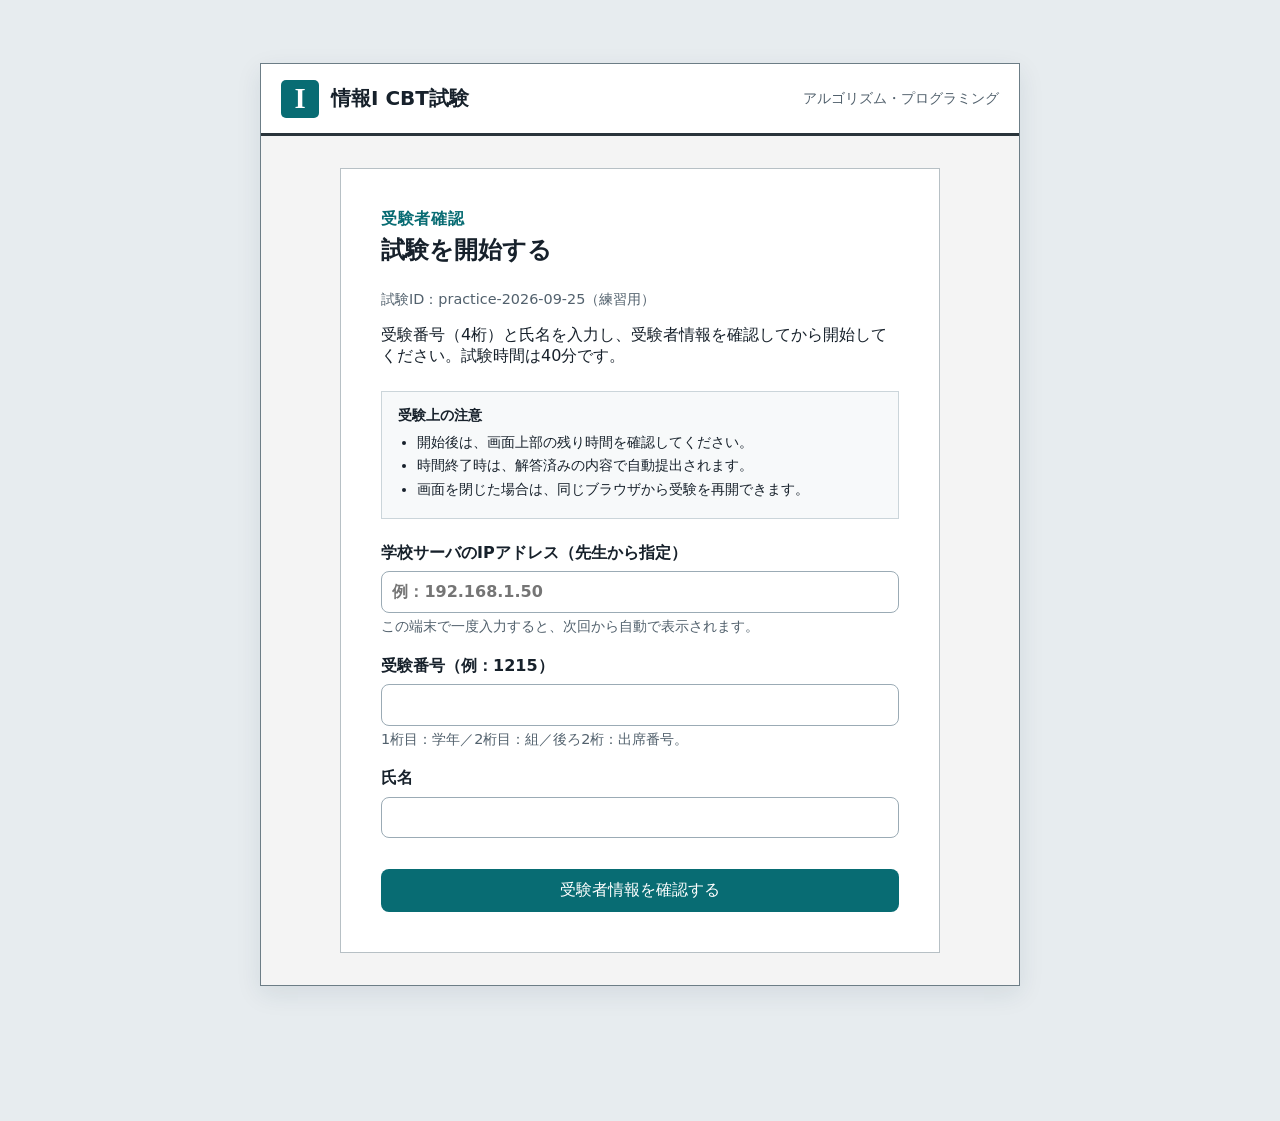
==== index.html @ a413a17d "Remove temporary operation and retake notes from top page" ====
<!doctype html>
<html lang="ja">
  <head>
    <meta charset="UTF-8" />
    <meta name="viewport" content="width=device-width, initial-scale=1.0" />
    <title>情報I CBT</title>
    <link rel="stylesheet" href="styles.css?v=20260916-ux1" />
  </head>
  <body>
    <main class="app-shell">
      <section id="entry-screen" class="entry-screen">
        <header class="cbt-header"><div><span class="cbt-mark">I</span><strong>情報I CBT試験</strong></div><span>アルゴリズム・プログラミング</span></header>
        <div class="entry-card">
          <p class="eyebrow">受験者確認</p>
          <h1>試験を開始する</h1>
          <p id="exam-id-label" class="hint"></p>
          <p>受験番号（4桁）と氏名を入力し、受験者情報を確認してから開始してください。試験時間は40分です。</p>
          <section class="entry-notice"><strong>受験上の注意</strong><ul><li>開始後は、画面上部の残り時間を確認してください。</li><li>時間終了時は、解答済みの内容で自動提出されます。</li><li>画面を閉じた場合は、同じブラウザから受験を再開できます。</li></ul></section>
          <form id="entry-form">
          <label>学校サーバのIPアドレス（先生から指定）<input id="server-ip" inputmode="decimal" placeholder="例：192.168.1.50" required /></label>
          <p id="server-ip-hint" class="hint">この端末で一度入力すると、次回から自動で表示されます。</p>
          <label>受験番号（例：1215）<input id="student-id" inputmode="numeric" maxlength="4" pattern="[0-9]{4}" required /></label>
          <p id="student-id-hint" class="hint">1桁目：学年／2桁目：組／後ろ2桁：出席番号。</p>
          <label>氏名<input id="student-name" maxlength="60" required /></label>
            <button class="primary" type="submit">受験者情報を確認する</button>
          </form>
        </div>
      </section>

      <section id="exam-screen" hidden>
        <header class="exam-header">
          <div><span class="header-title">情報I CBT試験</span><strong id="student-label"></strong></div>
          <div id="timer" aria-live="polite">残り 40:00</div>
          <button id="submit-button" class="secondary" type="button">試験を終了して提出</button>
        </header>
        <div id="exam-notice" class="notice" hidden></div>
        <div class="exam-layout">
          <div class="question-column">
            <p id="progress-label" class="progress-label"></p>
            <section id="question-card" class="card question-card"></section>
            <nav class="question-nav" aria-label="問題移動"><button id="previous-button" type="button">前の問題</button><button id="next-button" class="primary" type="button">次の問題</button></nav>
          </div>
          <aside class="answer-status"><h2>解答状況</h2><p>緑色は解答済みです。</p><div id="question-dots" class="question-dots" aria-label="問題一覧"></div><button id="status-submit-button" class="secondary" type="button">試験を終了して提出</button></aside>
        </div>
      </section>

      <section id="result-screen" class="result-screen" hidden>
        <header class="result-header"><div><span class="result-mark">I</span><strong>情報I CBT試験</strong></div><p>試験終了　<span id="result-time"></span></p></header>
        <div class="result-body">
          <div class="result-intro">
            <div class="result-intro-text">
              <p class="result-lead">あなたの試験結果は以下のとおりです。</p>
              <p id="result-student" class="result-student"></p>
              <p id="server-save-status" class="result-storage" role="status" aria-live="polite">成績を学校サーバへ送信中です…</p>
            </div>
            <div class="result-download-area">
              <button id="download-result" class="primary" type="button">結果JSONをダウンロード</button>
              <p>提出方法については、授業内で確認すること。</p>
            </div>
          </div>
          <div class="result-columns">
            <div>
              <section class="result-panel total-panel"><h2>総合評価点</h2><strong id="total-score"></strong><span id="correct-count"></span></section>
              <section class="result-panel"><h2>観点別評価点</h2><div id="result-details" class="score-list"></div></section>
              <section class="result-panel"><h2>分野別到達度</h2><div id="domain-results" class="score-list compact"></div></section>
            </div>
            <div>
              <section class="result-panel attainment"><h2>到達度について</h2><p>総合得点と2つの観点別得点から、学習の到達状況を確認できます。</p><ul><li>80％以上：十分に到達</li><li>60％以上：おおむね到達</li><li>60％未満：重点的に復習</li></ul></section>
              <section class="result-panel"><h2>ITパスポート Chapter 12 関連</h2><div id="it-result" class="it-result"></div></section>
              <section class="result-panel advice"><h2>学習アドバイス</h2><ul id="advice-list"></ul></section>
            </div>
          </div>
        </div>
      </section>
    </main>
    <dialog id="confirm-start"><form method="dialog"><h2>受験者情報の確認</h2><p id="start-summary"></p><p id="resume-message" class="hint" hidden></p><div class="dialog-actions"><button value="cancel">修正する</button><button class="primary" value="confirm">この内容で開始する</button></div></form></dialog>
    <dialog id="confirm-submit"><form method="dialog"><h2>提出しますか？</h2><p id="unanswered-message"></p><div class="dialog-actions"><button value="cancel">戻る</button><button id="confirm-submit-button" class="primary" value="confirm">提出する</button></div></form></dialog>
    <script src="question-bank.js?v=20260908-paiza1"></script>
    <script src="pool/pool-ab.js?v=20260916-standalone1"></script>
    <script src="pool/pool-cd.js?v=20260908-45q"></script>
    <script src="pool/pool-e.js?v=20260908-45q"></script>
    <script src="pool/pool-f.js?v=20260908-45q"></script>
    <script src="pool/pool-extra.js?v=20260908-45q"></script>
    <script src="pool/pool-paiza.js?v=20260916-ux1"></script>
    <script src="pool/pool-diagrams.js?v=20260916-ux1"></script>
    <script src="pool/pool-actual.js?v=20260917-ipa1"></script>
    <script src="pool/pool-engine.js?v=20260908-paiza1"></script>
    <script src="question-presentation.js?v=20260916-ux1"></script>
    <script src="app.js?v=20260925-server-scoring1"></script>
  </body>
</html>
---- styles.css ----
:root { color-scheme: light; font-family: "Yu Gothic UI", "Meiryo", system-ui, sans-serif; color: #17212b; background: #e7ecef; }
* { box-sizing: border-box; }
body { margin: 0; min-width: 320px; }
button, input { font: inherit; }
button { border: 0; border-radius: 8px; padding: .7rem 1rem; cursor: pointer; background: #e4eaee; color: #17212b; }
button:hover { filter: brightness(.96); } button:disabled { cursor: not-allowed; opacity: .55; }
.primary { background: #086c73; color: white; } .secondary { background: #fff; border: 1px solid #b8c8d0; }
.app-shell { max-width: 1120px; margin: 1.5rem auto; padding: 0 1rem 3rem; }
.card { background: white; border-radius: 14px; box-shadow: 0 8px 24px #17334a14; padding: clamp(1.25rem, 4vw, 2.5rem); }
.entry-screen { max-width: 760px; margin: 7vh auto; border: 1px solid #6c7d86; background: #f4f4f4; box-shadow: 0 8px 24px #17334a18; }.cbt-header { display: flex; align-items: center; justify-content: space-between; gap: 1rem; min-height: 72px; padding: .8rem 1.25rem; background: #fff; border-bottom: 3px solid #2a343b; }.cbt-header > div { display: flex; align-items: center; gap: .75rem; font-size: 1.25rem; }.cbt-header > span { font-size: .88rem; color: #52616d; }.cbt-mark { display: grid; place-items: center; width: 38px; height: 38px; border-radius: 5px; background: #086c73; color: #fff; font-weight: 800; font-size: 1.8rem; font-family: Georgia, serif; }.entry-card { max-width: 600px; margin: 2rem auto; padding: clamp(1.25rem, 4vw, 2.5rem); background: #fff; border: 1px solid #b7c0c5; } h1 { margin: .25rem 0 1.5rem; } h2 { font-size: 1.1rem; }
.eyebrow { color: #086c73; font-weight: bold; letter-spacing: .04em; margin: 0; }
form label { display: block; font-weight: bold; margin: 1.2rem 0 .3rem; }
input { display: block; border: 1px solid #9babB5; border-radius: 8px; padding: .65rem; width: 100%; margin-top: .45rem; }
.hint { color: #52616d; font-size: .9rem; margin: 0; } .entry-card form > button { margin-top: 1.6rem; width: 100%; }.entry-notice { margin: 1.5rem 0; padding: .85rem 1rem; background: #f7f9fa; border: 1px solid #cbd5da; font-size: .9rem; }.entry-notice ul { margin: .5rem 0 0; padding-left: 1.2rem; }.entry-notice li { margin: .3rem 0; }
.exam-header { display: flex; align-items: center; justify-content: space-between; gap: 1rem; padding: .65rem 1rem; margin-bottom: 1rem; background: #fff; border: 1px solid #6c7d86; border-top: 4px solid #086c73; }.header-title { display: block; font-size: .82rem; color: #075a9a; font-weight: bold; } #student-label { display: block; } .progress-label { color: #075a9a; font-weight: bold; margin: 0 0 .45rem; font-size: .95rem; } #timer { color: #8a2f0d; font-size: 1.25rem; font-weight: bold; white-space: nowrap; }
.notice { background: #fff4d6; border-left: 4px solid #dc9400; padding: .75rem 1rem; margin-bottom: 1rem; }
.question-card { height: clamp(500px, 66vh, 680px); display: flex; flex-direction: column; overflow: hidden; }.question-meta { color: #52616d; font-size: .9rem; margin-top: 0; } .question-card h2 { margin: .5rem 0 1rem; font-size: 1.2rem; line-height: 1.7; }.question-body { flex: 1; overflow: auto; padding-right: .35rem; }
.visual { padding: 1rem; background: #f2f8f8; border: 1px solid #bdd8d8; white-space: pre-wrap; border-radius: 8px; margin: 1rem 0; }
.choice { display: flex; gap: .65rem; align-items: flex-start; border: 1px solid #d2dce1; border-radius: 8px; padding: .8rem; margin: .6rem 0; font-weight: normal; cursor: pointer; }
.choice:has(input:checked) { border-color: #086c73; background: #eefafa; } .choice input { width: auto; margin: .2rem 0 0; }
.answer-input { max-width: 360px; } .exam-layout { display: grid; grid-template-columns: minmax(0, 1fr) 210px; gap: 1rem; }.question-nav { display: flex; justify-content: space-between; gap: 1rem; margin: 1rem 0; }.answer-status { align-self: start; padding: .8rem; background: #fff; border: 1px solid #9facb3; }.answer-status h2 { color: #075a9a; border-bottom: 1px solid #c4ced3; padding-bottom: .45rem; margin: 0 0 .45rem; }.answer-status p { font-size: .78rem; margin: .4rem 0 .8rem; color: #52616d; }.answer-status > button { width: 100%; margin-top: 1rem; font-size: .88rem; }.question-dots { display: flex; flex-wrap: wrap; gap: .4rem; } .question-dots button { padding: .4rem .6rem; min-width: 2.3rem; border: 1px solid #bdc9cf; background: #f6f8f9; }
.question-dots .answered { background: #bde3df; } .question-dots .active { outline: 3px solid #086c73; outline-offset: 1px; }

/* Shared grid rows align the question panel with the answer-status panel. */
.app-shell:has(#exam-screen:not([hidden])) { max-width: 1440px; margin: 12px auto; padding-bottom: 12px; }
#exam-screen .exam-header { margin-bottom: 12px; }
#exam-screen .exam-layout { grid-template-columns: minmax(0, 1fr) 230px; grid-template-rows: auto minmax(520px, auto) auto; gap: 10px 16px; }
#exam-screen .question-column { display: contents; }
#exam-screen .progress-label { grid-column: 1; grid-row: 1; margin: 0; }
#exam-screen .question-card { grid-column: 1; grid-row: 2; height: auto; min-width: 0; padding: 20px 24px; overflow: visible; }
#exam-screen .question-meta { margin: 0 0 10px; font-size: .82rem; line-height: 1.5; }
#exam-screen .question-body { flex: 1; overflow: visible; padding: 0; min-width: 0; }
#exam-screen .question-card h2 { margin: 0 0 16px; max-width: 42em; font-size: 1.12rem; line-height: 1.85; white-space: pre-line; overflow-wrap: anywhere; }
.source-attribution { margin: -6px 0 14px; color: #5d6972; font-size: .82rem; line-height: 1.5; }
.source-attribution a { color: #42616f; text-decoration-thickness: 1px; text-underline-offset: 2px; }
.official-support-diagram { display: block; width: 100%; max-width: 640px; margin: auto; }
.question-code { margin: 0 0 18px; padding: 14px 18px; border-left: 4px solid #086c73; background: #f3f6f8; overflow-x: auto; font: 1rem/1.8 Consolas, monospace; tab-size: 4; }
button:focus-visible, a:focus-visible { outline: 3px solid #086c73; outline-offset: 3px; }
#question-heading:focus { outline: none; }
#exam-screen .visual { white-space: normal; padding: 8px; margin: 0 0 16px; overflow-x: auto; }
#exam-screen .visual svg { max-height: 250px; }
#exam-screen .visual .flowchart-diagram { max-height: 330px; }
#exam-screen .answer-area { display: grid; gap: 8px; }
#exam-screen .choice { margin: 0; padding: 10px 12px; min-height: 44px; line-height: 1.5; overflow-wrap: anywhere; }
#exam-screen .choice input { flex: 0 0 auto; }
#exam-screen .choice:focus-within { outline: 2px solid #086c73; outline-offset: 2px; }
#exam-screen .answer-status { grid-column: 2; grid-row: 2; align-self: stretch; display: flex; flex-direction: column; padding: 12px; border-radius: 10px; }
#exam-screen .question-dots { display: grid; grid-template-columns: repeat(5, minmax(0, 1fr)); gap: 6px; }
#exam-screen .question-dots button { min-width: 0; min-height: 36px; padding: 6px 0; }
#exam-screen .answer-status > button { margin-top: auto; padding: 10px 6px; }
#exam-screen .question-dots { margin-bottom: 16px; }
#exam-screen .question-nav { grid-column: 1; grid-row: 3; margin: 0; }
@media (min-width: 1100px) {
  #exam-screen .answer-area:has(.choice) { grid-template-columns: repeat(2, minmax(0, 1fr)); }
}
@media (max-width: 760px) {
  #exam-screen .exam-layout { grid-template-columns: minmax(0, 1fr); grid-template-rows: auto auto auto auto; }
  #exam-screen .question-card { min-height: 0; padding: 16px; }
  #exam-screen .answer-status { grid-column: 1; grid-row: 4; }
  #exam-screen .question-dots { grid-template-columns: repeat(9, minmax(0, 1fr)); }
  #exam-screen .visual svg { min-width: 450px; max-height: none; }
  #exam-screen .visual .flowchart-diagram { min-width: 400px; max-height: none; }
}
.result-screen { background: #f5f5f5; border: 1px solid #6b7880; box-shadow: 0 8px 24px #17334a18; }.result-header { min-height: 74px; display: flex; justify-content: space-between; align-items: center; padding: .8rem 1.4rem; background: #fff; border-bottom: 3px solid #24323a; }.result-header > div { display: flex; align-items: center; gap: .75rem; font-size: 1.25rem; }.result-header p { margin: 0; font-size: .85rem; }.result-mark { display: grid; place-items: center; width: 38px; height: 38px; border-radius: 5px; background: #086c73; color: #fff; font-weight: 800; font-size: 1.8rem; font-family: Georgia, serif; }.result-body { padding: 1.8rem clamp(1rem, 4vw, 2.5rem) 2.2rem; }.result-intro { display: grid; grid-template-columns: minmax(0, 1fr) minmax(230px, 280px); align-items: start; gap: 1.5rem; margin-bottom: 1.15rem; }.result-lead { font-size: 1.15rem; font-weight: 700; margin: 0 0 .3rem; }.result-student { margin: 0 0 1.4rem; color: #46545d; }.result-storage { margin: 0; }.result-download-area { display: grid; gap: .55rem; justify-items: stretch; }.result-download-area button { width: 100%; min-height: 50px; }.result-download-area p { margin: 0; color: #46545d; font-size: .85rem; line-height: 1.45; text-align: center; }.result-columns { display: grid; grid-template-columns: minmax(280px, .95fr) minmax(320px, 1.05fr); gap: 1.25rem; }.result-panel { border: 1px solid #b7c0c5; background: #fff; padding: .8rem 1rem; margin-bottom: 1rem; }.result-panel h2 { margin: -.8rem -1rem .8rem; padding: .35rem .65rem; background: #e6edf1; color: #075a9a; font-size: .95rem; }.total-panel { text-align: center; padding: 1rem; }.total-panel strong { display: block; font-size: clamp(2rem, 5vw, 3rem); letter-spacing: .05em; }.total-panel span { color: #50616d; font-size: .9rem; }.score-list > div { display: grid; grid-template-columns: 1fr auto; gap: .5rem; align-items: center; padding: .55rem 0; border-bottom: 1px solid #e0e5e7; }.score-list > div:last-child { border-bottom: 0; }.score-list strong { font-size: 1.2rem; }.score-list small { grid-column: 1 / -1; color: #596a74; }.compact > div { padding: .35rem 0; }.attainment p, .attainment ul { font-size: .92rem; line-height: 1.55; }.attainment ul { margin-bottom: 0; padding-left: 1.3rem; }.it-result { display: flex; justify-content: space-between; align-items: baseline; gap: .75rem; }.it-result strong { font-size: 1.55rem; }.it-result span { color: #53646e; }.advice { background: #fffdf4; }.advice li { margin: .55rem 0; line-height: 1.5; }
dialog { border: 0; border-radius: 12px; box-shadow: 0 12px 40px #0004; max-width: 420px; } dialog::backdrop { background: #11263488; }.dialog-actions { display: flex; justify-content: end; gap: .75rem; margin-top: 1.5rem; }
.audit-shell { max-width: 1180px; }.table-wrap { overflow-x: auto; } table { width: 100%; border-collapse: collapse; font-size: .9rem; } th, td { padding: .65rem; border-bottom: 1px solid #dce4e8; text-align: left; white-space: nowrap; } th { background: #edf3f5; }
@media (max-width: 760px) { .app-shell { margin-top: 1rem; }.exam-header { align-items: flex-start; flex-wrap: wrap; }.exam-header .secondary { order: 3; width: 100%; }.exam-layout { grid-template-columns: 1fr; }.answer-status { order: 2; }.question-card { height: 62vh; min-height: 430px; }.result-header, .cbt-header { align-items: flex-start; gap: .75rem; flex-direction: column; }.result-intro, .result-columns { grid-template-columns: 1fr; }.result-download-area { max-width: none; } }
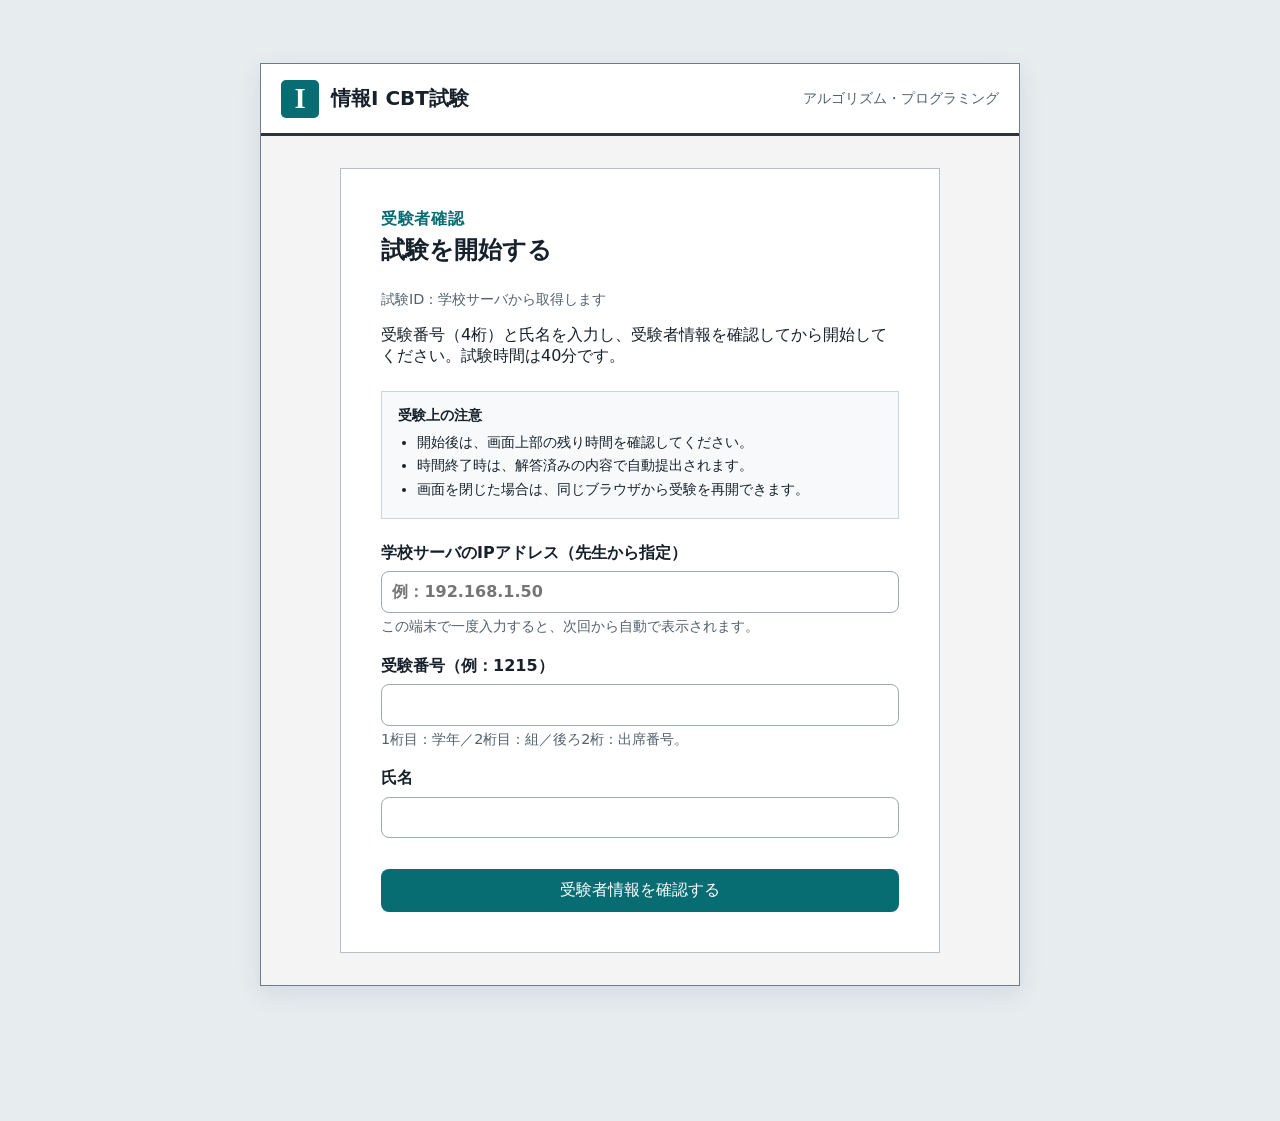
==== commit 2f3a7701: "Refresh CBT app for server-managed exam ID" ====
--- a/index.html
+++ b/index.html
@@ -86,6 +86,6 @@
     <script src="pool/pool-actual.js?v=20260917-ipa1"></script>
     <script src="pool/pool-engine.js?v=20260908-paiza1"></script>
     <script src="question-presentation.js?v=20260916-ux1"></script>
-    <script src="app.js?v=20260925-server-scoring1"></script>
+    <script src="app.js?v=20260925-exam-config1"></script>
   </body>
 </html>
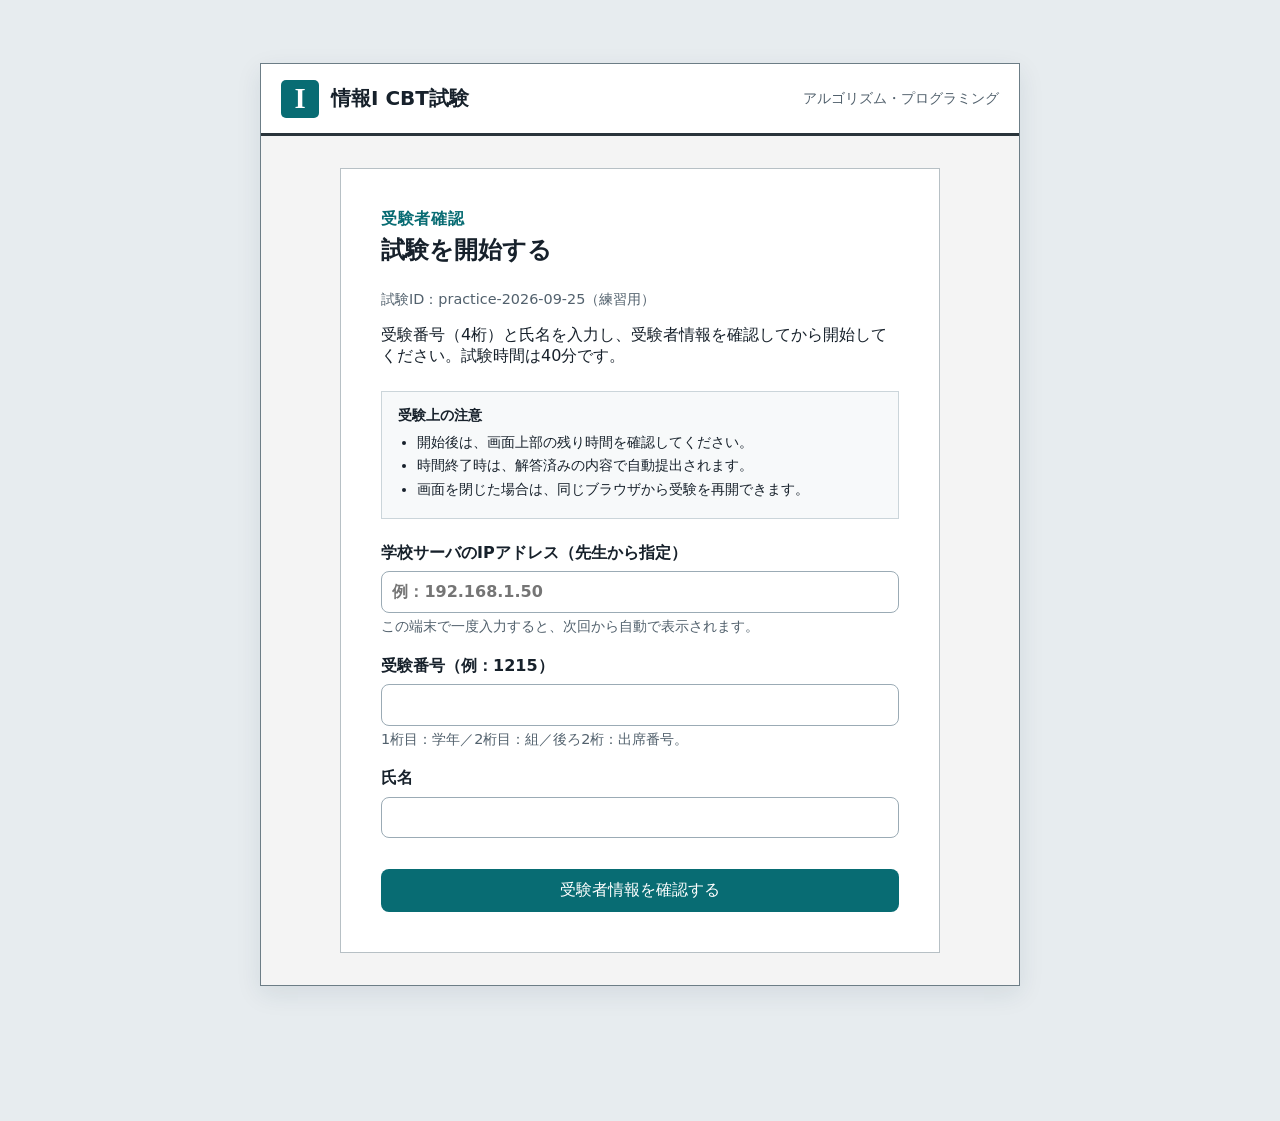
==== commit 2a1b28d4: "Restore previous CBT app version" ====
--- a/index.html
+++ b/index.html
@@ -86,6 +86,6 @@
     <script src="pool/pool-actual.js?v=20260917-ipa1"></script>
     <script src="pool/pool-engine.js?v=20260908-paiza1"></script>
     <script src="question-presentation.js?v=20260916-ux1"></script>
-    <script src="app.js?v=20260925-exam-config1"></script>
+    <script src="app.js?v=20260925-server-scoring1"></script>
   </body>
 </html>
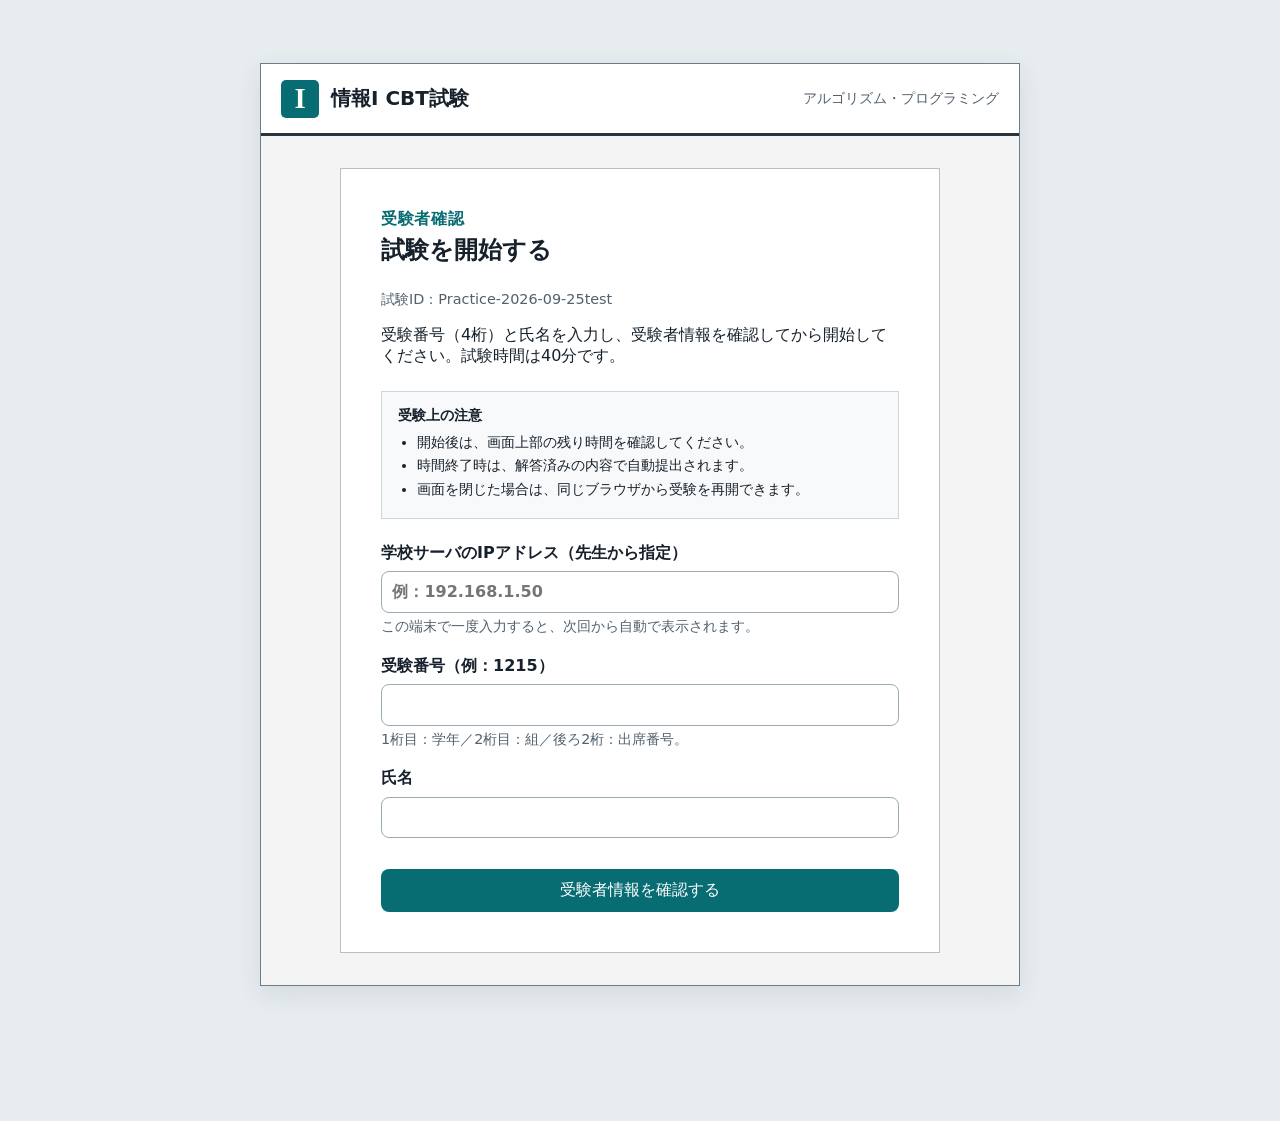
==== commit 3dcc7ace: "Refresh app cache after exam ID update" ====
--- a/index.html
+++ b/index.html
@@ -86,6 +86,6 @@
     <script src="pool/pool-actual.js?v=20260917-ipa1"></script>
     <script src="pool/pool-engine.js?v=20260908-paiza1"></script>
     <script src="question-presentation.js?v=20260916-ux1"></script>
-    <script src="app.js?v=20260925-server-scoring1"></script>
+    <script src="app.js?v=20260925-server-scoring2"></script>
   </body>
 </html>
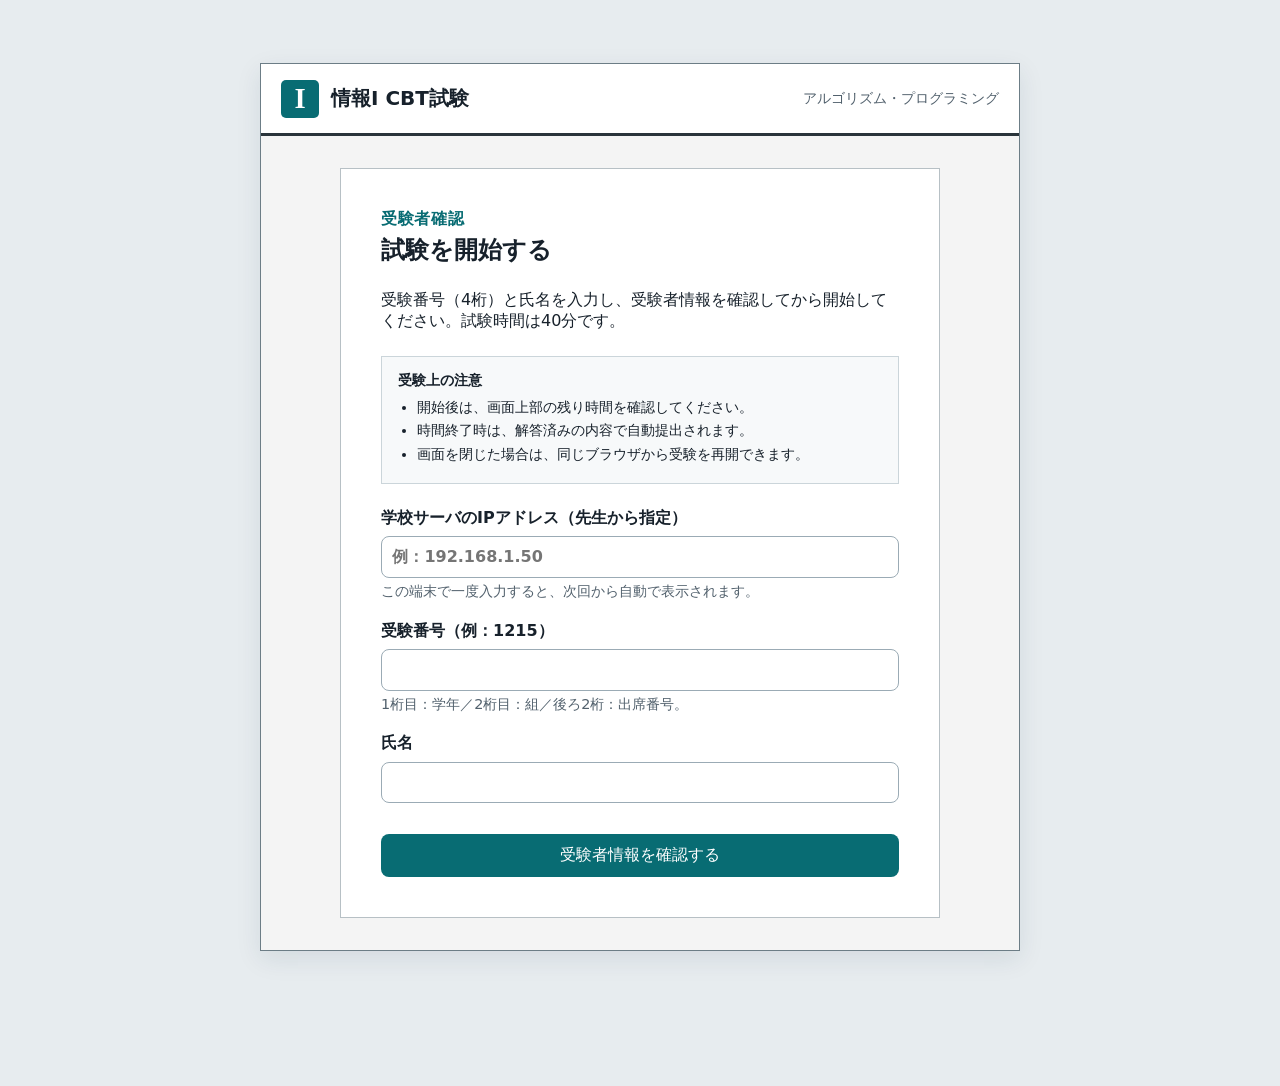
==== commit cbcdd679: "Refresh app cache for refined advice" ====
--- a/index.html
+++ b/index.html
@@ -86,6 +86,6 @@
     <script src="pool/pool-actual.js?v=20260917-ipa1"></script>
     <script src="pool/pool-engine.js?v=20260908-paiza1"></script>
     <script src="question-presentation.js?v=20260916-ux1"></script>
-    <script src="app.js?v=20260925-server-scoring2"></script>
+    <script src="app.js?v=20260925-advice2"></script>
   </body>
 </html>
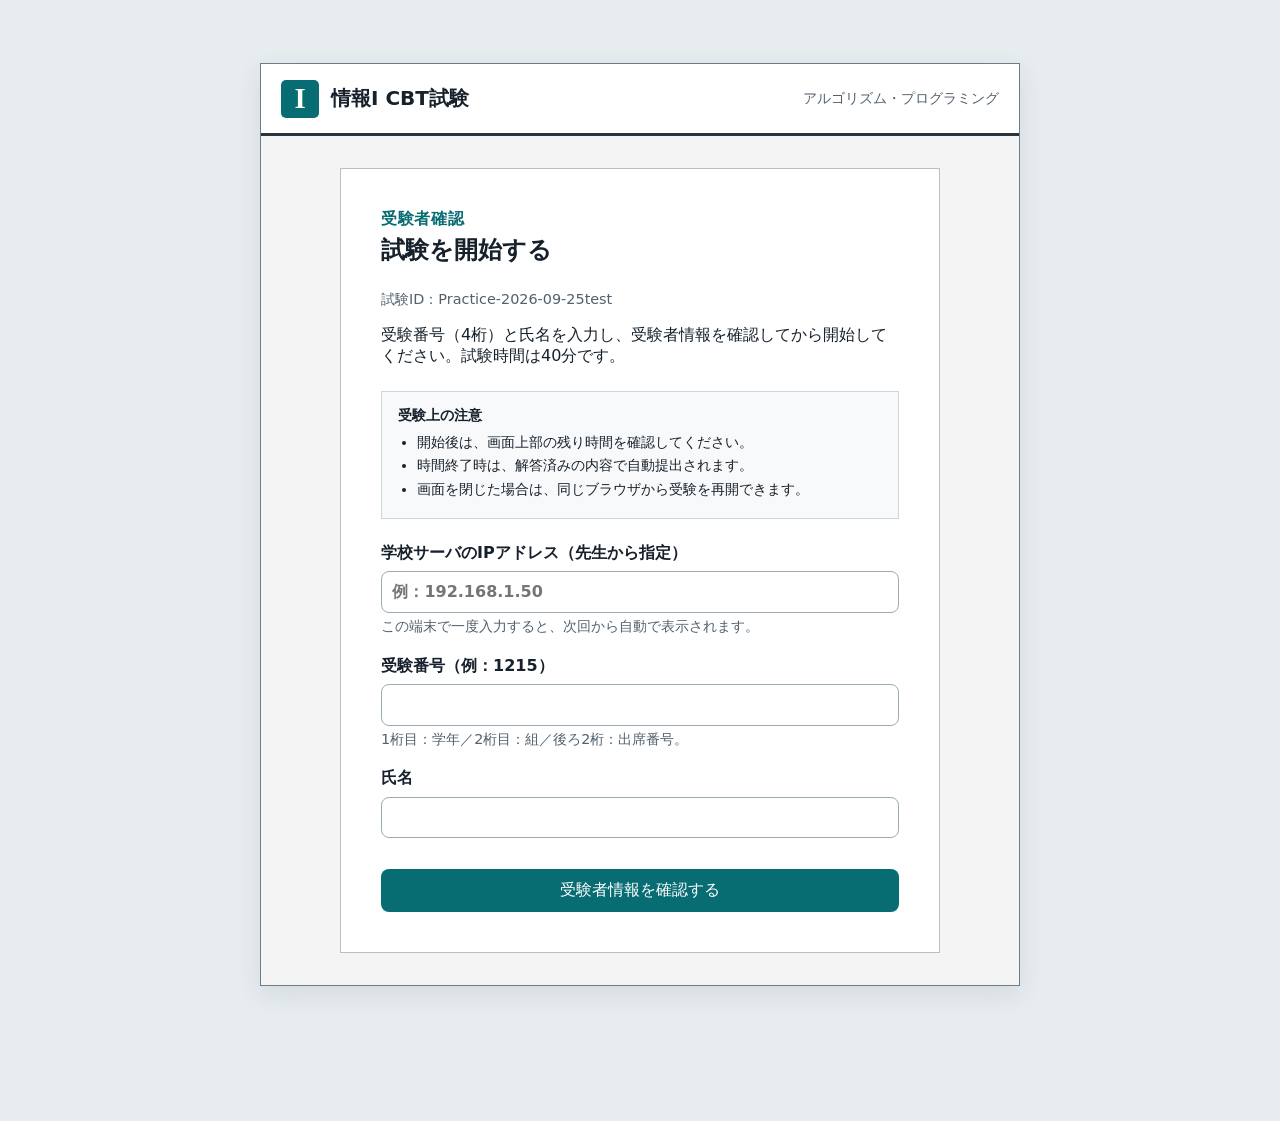
==== commit c582a506: "Document school deployment and repair CBT validation" ====
--- a/index.html
+++ b/index.html
@@ -86,6 +86,6 @@
     <script src="pool/pool-actual.js?v=20260917-ipa1"></script>
     <script src="pool/pool-engine.js?v=20260908-paiza1"></script>
     <script src="question-presentation.js?v=20260916-ux1"></script>
-    <script src="app.js?v=20260925-advice2"></script>
+    <script src="app.js?v=20260925-advice3"></script>
   </body>
 </html>
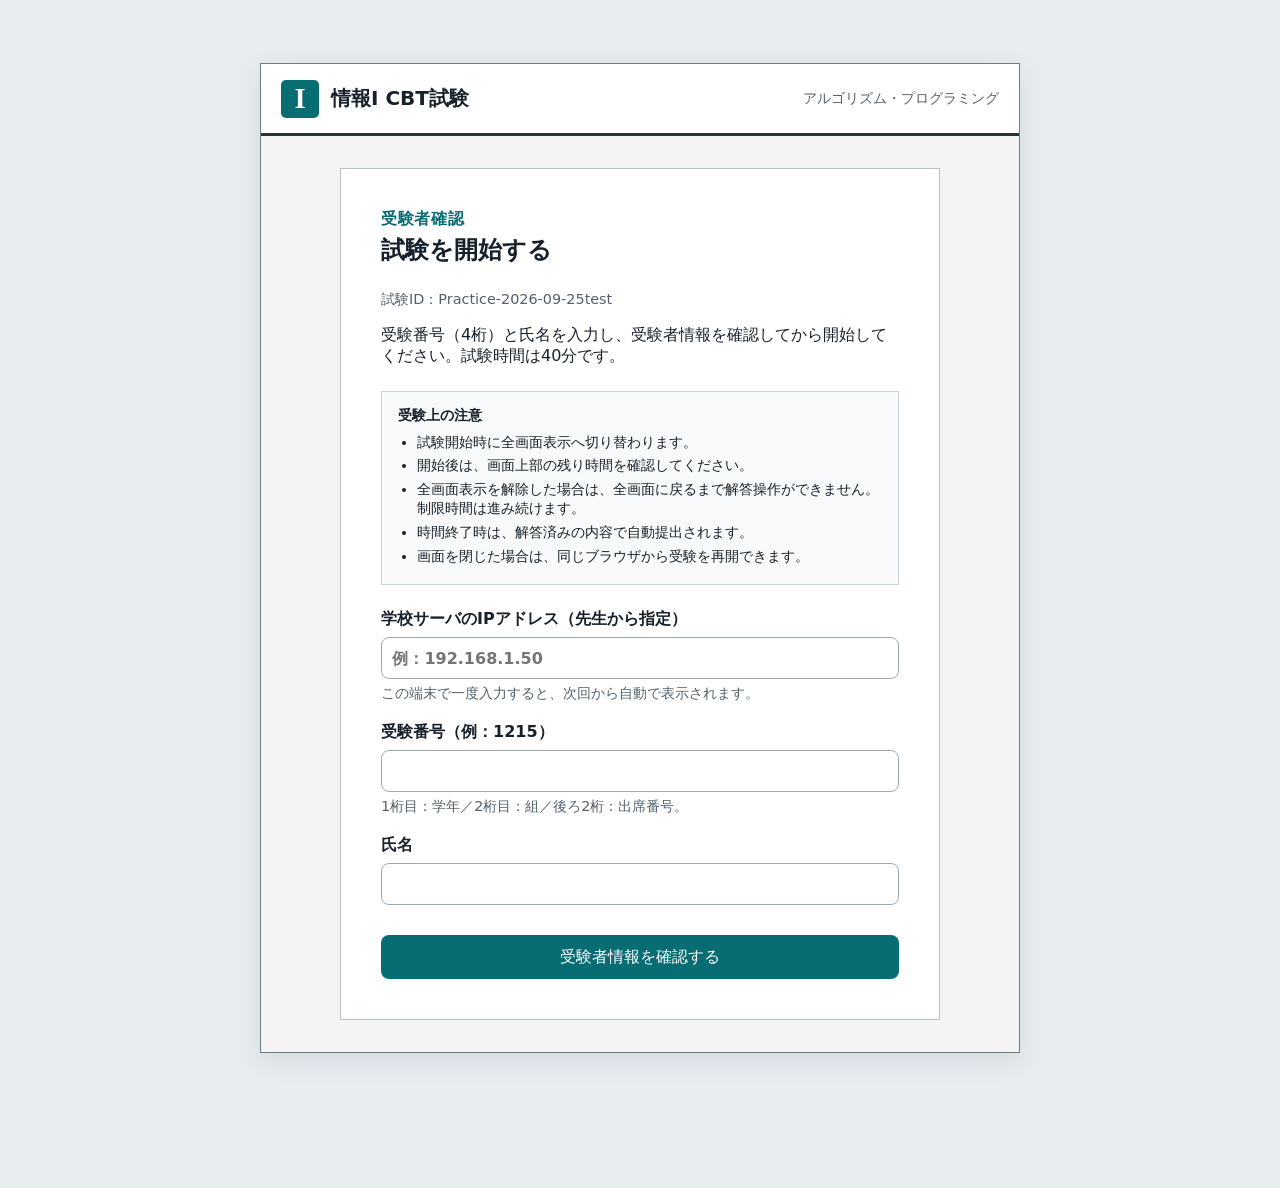
==== commit f7ee8792: "Enable fullscreen CBT start and finish" ====
--- a/index.html
+++ b/index.html
@@ -4,7 +4,7 @@
     <meta charset="UTF-8" />
     <meta name="viewport" content="width=device-width, initial-scale=1.0" />
     <title>情報I CBT</title>
-    <link rel="stylesheet" href="styles.css?v=20260916-ux1" />
+    <link rel="stylesheet" href="styles.css?v=20261002-fullscreen1" />
   </head>
   <body>
     <main class="app-shell">
@@ -15,7 +15,7 @@
           <h1>試験を開始する</h1>
           <p id="exam-id-label" class="hint"></p>
           <p>受験番号（4桁）と氏名を入力し、受験者情報を確認してから開始してください。試験時間は40分です。</p>
-          <section class="entry-notice"><strong>受験上の注意</strong><ul><li>開始後は、画面上部の残り時間を確認してください。</li><li>時間終了時は、解答済みの内容で自動提出されます。</li><li>画面を閉じた場合は、同じブラウザから受験を再開できます。</li></ul></section>
+          <section class="entry-notice"><strong>受験上の注意</strong><ul><li>試験開始時に全画面表示へ切り替わります。</li><li>開始後は、画面上部の残り時間を確認してください。</li><li>全画面表示を解除した場合は、全画面に戻るまで解答操作ができません。制限時間は進み続けます。</li><li>時間終了時は、解答済みの内容で自動提出されます。</li><li>画面を閉じた場合は、同じブラウザから受験を再開できます。</li></ul></section>
           <form id="entry-form">
           <label>学校サーバのIPアドレス（先生から指定）<input id="server-ip" inputmode="decimal" placeholder="例：192.168.1.50" required /></label>
           <p id="server-ip-hint" class="hint">この端末で一度入力すると、次回から自動で表示されます。</p>
@@ -73,7 +73,15 @@
         </div>
       </section>
     </main>
-    <dialog id="confirm-start"><form method="dialog"><h2>受験者情報の確認</h2><p id="start-summary"></p><p id="resume-message" class="hint" hidden></p><div class="dialog-actions"><button value="cancel">修正する</button><button class="primary" value="confirm">この内容で開始する</button></div></form></dialog>
+    <section id="exam-fullscreen-overlay" class="exam-fullscreen-overlay" role="dialog" aria-modal="true" aria-labelledby="exam-fullscreen-heading" hidden>
+      <div class="exam-fullscreen-card">
+        <h2 id="exam-fullscreen-heading">全画面表示に戻してください</h2>
+        <p id="exam-fullscreen-message">全画面表示が解除されました。全画面に戻って受験を続けてください。</p>
+        <p class="hint">全画面表示に戻るまで解答操作はできません。制限時間は進み続けます。</p>
+        <button id="exam-fullscreen-return" class="primary" type="button">全画面に戻って受験を続ける</button>
+      </div>
+    </section>
+    <dialog id="confirm-start"><form method="dialog"><h2>受験者情報の確認</h2><p id="start-summary"></p><p id="resume-message" class="hint" hidden></p><p id="fullscreen-start-message" class="fullscreen-error" role="alert" hidden></p><div class="dialog-actions"><button value="cancel">修正する</button><button id="confirm-start-button" class="primary" type="button">この内容で開始する</button></div></form></dialog>
     <dialog id="confirm-submit"><form method="dialog"><h2>提出しますか？</h2><p id="unanswered-message"></p><div class="dialog-actions"><button value="cancel">戻る</button><button id="confirm-submit-button" class="primary" value="confirm">提出する</button></div></form></dialog>
     <script src="question-bank.js?v=20260908-paiza1"></script>
     <script src="pool/pool-ab.js?v=20260916-standalone1"></script>
@@ -86,6 +94,6 @@
     <script src="pool/pool-actual.js?v=20260917-ipa1"></script>
     <script src="pool/pool-engine.js?v=20260908-paiza1"></script>
     <script src="question-presentation.js?v=20260916-ux1"></script>
-    <script src="app.js?v=20260925-advice3"></script>
+    <script src="app.js?v=20261002-fullscreen1"></script>
   </body>
 </html>
--- a/styles.css
+++ b/styles.css
@@ -62,6 +62,15 @@
   #exam-screen .visual .flowchart-diagram { min-width: 400px; max-height: none; }
 }
 .result-screen { background: #f5f5f5; border: 1px solid #6b7880; box-shadow: 0 8px 24px #17334a18; }.result-header { min-height: 74px; display: flex; justify-content: space-between; align-items: center; padding: .8rem 1.4rem; background: #fff; border-bottom: 3px solid #24323a; }.result-header > div { display: flex; align-items: center; gap: .75rem; font-size: 1.25rem; }.result-header p { margin: 0; font-size: .85rem; }.result-mark { display: grid; place-items: center; width: 38px; height: 38px; border-radius: 5px; background: #086c73; color: #fff; font-weight: 800; font-size: 1.8rem; font-family: Georgia, serif; }.result-body { padding: 1.8rem clamp(1rem, 4vw, 2.5rem) 2.2rem; }.result-intro { display: grid; grid-template-columns: minmax(0, 1fr) minmax(230px, 280px); align-items: start; gap: 1.5rem; margin-bottom: 1.15rem; }.result-lead { font-size: 1.15rem; font-weight: 700; margin: 0 0 .3rem; }.result-student { margin: 0 0 1.4rem; color: #46545d; }.result-storage { margin: 0; }.result-download-area { display: grid; gap: .55rem; justify-items: stretch; }.result-download-area button { width: 100%; min-height: 50px; }.result-download-area p { margin: 0; color: #46545d; font-size: .85rem; line-height: 1.45; text-align: center; }.result-columns { display: grid; grid-template-columns: minmax(280px, .95fr) minmax(320px, 1.05fr); gap: 1.25rem; }.result-panel { border: 1px solid #b7c0c5; background: #fff; padding: .8rem 1rem; margin-bottom: 1rem; }.result-panel h2 { margin: -.8rem -1rem .8rem; padding: .35rem .65rem; background: #e6edf1; color: #075a9a; font-size: .95rem; }.total-panel { text-align: center; padding: 1rem; }.total-panel strong { display: block; font-size: clamp(2rem, 5vw, 3rem); letter-spacing: .05em; }.total-panel span { color: #50616d; font-size: .9rem; }.score-list > div { display: grid; grid-template-columns: 1fr auto; gap: .5rem; align-items: center; padding: .55rem 0; border-bottom: 1px solid #e0e5e7; }.score-list > div:last-child { border-bottom: 0; }.score-list strong { font-size: 1.2rem; }.score-list small { grid-column: 1 / -1; color: #596a74; }.compact > div { padding: .35rem 0; }.attainment p, .attainment ul { font-size: .92rem; line-height: 1.55; }.attainment ul { margin-bottom: 0; padding-left: 1.3rem; }.it-result { display: flex; justify-content: space-between; align-items: baseline; gap: .75rem; }.it-result strong { font-size: 1.55rem; }.it-result span { color: #53646e; }.advice { background: #fffdf4; }.advice li { margin: .55rem 0; line-height: 1.5; }
+.exam-fullscreen-overlay { position: fixed; inset: 0; z-index: 9999; display: grid; place-items: center; padding: 24px; background: #112634e6; }
+.exam-fullscreen-overlay[hidden] { display: none; }
+.exam-fullscreen-card { width: min(520px, 100%); padding: 28px; border-radius: 14px; background: #fff; box-shadow: 0 18px 60px #0006; text-align: center; }
+.exam-fullscreen-card h2 { margin: 0 0 14px; font-size: 1.35rem; }
+.exam-fullscreen-card p { line-height: 1.7; }
+.exam-fullscreen-card .primary { width: 100%; margin-top: 10px; min-height: 50px; }
+.fullscreen-error { margin: 12px 0 0; padding: 10px 12px; border-left: 4px solid #b3261e; background: #fff2f1; color: #8a1c16; font-weight: 700; line-height: 1.6; }
+:fullscreen .app-shell { margin-top: 0; }
+
 dialog { border: 0; border-radius: 12px; box-shadow: 0 12px 40px #0004; max-width: 420px; } dialog::backdrop { background: #11263488; }.dialog-actions { display: flex; justify-content: end; gap: .75rem; margin-top: 1.5rem; }
 .audit-shell { max-width: 1180px; }.table-wrap { overflow-x: auto; } table { width: 100%; border-collapse: collapse; font-size: .9rem; } th, td { padding: .65rem; border-bottom: 1px solid #dce4e8; text-align: left; white-space: nowrap; } th { background: #edf3f5; }
 @media (max-width: 760px) { .app-shell { margin-top: 1rem; }.exam-header { align-items: flex-start; flex-wrap: wrap; }.exam-header .secondary { order: 3; width: 100%; }.exam-layout { grid-template-columns: 1fr; }.answer-status { order: 2; }.question-card { height: 62vh; min-height: 430px; }.result-header, .cbt-header { align-items: flex-start; gap: .75rem; flex-direction: column; }.result-intro, .result-columns { grid-template-columns: 1fr; }.result-download-area { max-width: none; } }
